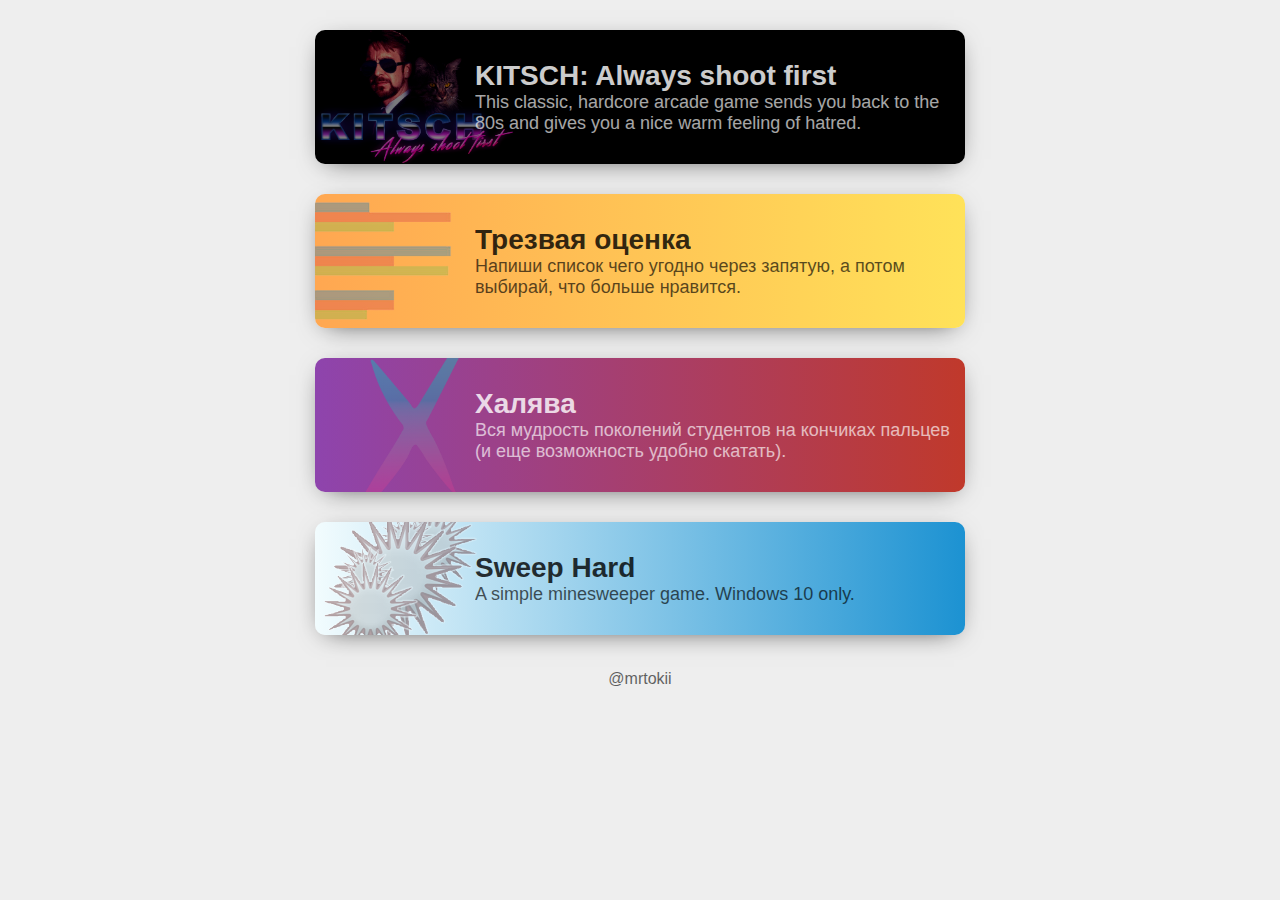
==== index.html @ a5fd2010 "Обновлены стили" ====
<!DOCTYPE html>
<html lang="ru">
  <head>
    <title>mrtokii.github.io</title>
    <meta http-equiv="Content-type" content="text/html; charset=utf-8">
    <meta name="viewport" content="width=device-width, initial-scale=1.0, maximum-scale=1.0, minimum-scale=1.0, user-scalable=0, minimal-ui">
    <link rel="apple-touch-icon-precomposed" href="apple-touch-icon128.png">
    <meta name="apple-mobile-web-app-capable" content="yes" />
    <meta name="apple-mobile-web-app-status-bar-style" content="default"/>
    <meta http-equiv="X-UA-Compatible" content="IE=edge" />
    <link rel="stylesheet" href="main.css?v=1.0.0">
    <link rel="stylesheet" href="cards.css?v=1.0.0">
    <link rel="stylesheet" type="text/css" href="https://maxcdn.bootstrapcdn.com/font-awesome/4.6.3/css/font-awesome.min.css" />

    <link rel="apple-touch-icon" sizes="180x180" href="/apple-touch-icon.png">
    <link rel="icon" type="image/png" sizes="32x32" href="/favicon-32x32.png">
    <link rel="icon" type="image/png" sizes="16x16" href="/favicon-16x16.png">
    <link rel="manifest" href="/manifest.json">
    <link rel="mask-icon" href="/safari-pinned-tab.svg" color="#5bbad5">
    <meta name="theme-color" content="#ffffff">

    <script>
        function redirect(url) {
            window.open(url, "_self");
        }
    </script>
  </head>
  <body>

    <!-- Yandex.Metrika counter -->
    <script type="text/javascript" >
        (function (d, w, c) {
            (w[c] = w[c] || []).push(function() {
                try {
                    w.yaCounter46535214 = new Ya.Metrika({
                        id:46535214,
                        clickmap:true,
                        trackLinks:true,
                        accurateTrackBounce:true
                    });
                } catch(e) { }
            });

            var n = d.getElementsByTagName("script")[0],
                s = d.createElement("script"),
                f = function () { n.parentNode.insertBefore(s, n); };
            s.type = "text/javascript";
            s.async = true;
            s.src = "https://mc.yandex.ru/metrika/watch.js";

            if (w.opera == "[object Opera]") {
                d.addEventListener("DOMContentLoaded", f, false);
            } else { f(); }
        })(document, window, "yandex_metrika_callbacks");
    </script>
    <noscript><div><img src="https://mc.yandex.ru/watch/46535214" style="position:absolute; left:-9999px;" alt="" /></div></noscript>
    <!-- /Yandex.Metrika counter -->

    <div id="main-wrapper">
        <div id="cards-wrapper">

                <div class="card" id="project-kitsch" onclick="redirect('/kitsch')">
                    <span class="card-title">KITSCH: Always shoot first</span>
                    <span class="card-desc">
                            This classic, hardcore arcade game sends you back to the 80s and gives you a nice warm feeling of hatred.
                    </span>
                </div>

            <div class="card" id="project-sorting" onclick="redirect('/sorting')">
                <span class="card-title">Трезвая оценка</span>
                <span class="card-desc">
                    Напиши список чего угодно через запятую, а потом выбирай, что больше нравится.
                </span>
            </div>

            <div class="card" id="project-xalyva" onclick="redirect('http://xalyva.xyz')">
                <span class="card-title">Халява</span>
                <span class="card-desc">
                    Вся мудрость поколений студентов на кончиках пальцев (и еще возможность удобно скатать).
                </span>
            </div>

            <div class="card" id="project-sweephard" onclick="redirect('https://www.microsoft.com/store/productId/9NBLGGH4V6G8')">
                <span class="card-title">Sweep Hard</span>
                <span class="card-desc">
                    A simple minesweeper game. Windows 10 only.
                </span>
            </div>

        </div>

        <div id="footer">
            <a href="https://t.me/mrtokii">@mrtokii</a>
        </div>
    </div>
  </body>
</html>
---- main.css ----
body {
    padding: 0px;
    margin: 0px;

    background: #eee;
    color: black;

    font-family: Arial, Helvetica, sans-serif;
}

#main-wrapper {
    margin: auto;
    width: 650px;

    padding: 30px;
}

.card {
    margin-bottom: 30px;
    padding: 30px 15px;
    padding-left: 160px;
    border-radius: 10px;

    font-size: 18px;

    color: black;

    cursor: pointer;

    background-repeat: no-repeat;
    background-position: left center;
    background-size: auto 150%;

    -webkit-box-shadow: 0px 6px 25px -11px rgba(0,0,0,0.75);
    -moz-box-shadow: 0px 6px 25px -11px rgba(0,0,0,0.75);
    box-shadow: 0px 6px 25px -11px rgba(0,0,0,0.75);
}

.card:hover {
    filter: brightness(0.95);
}

.card .card-title {
    display: block;

    font-size: 28px;
    font-weight: 600;

    opacity: 0.8;
}

.card .card-desc {
    display: block;

    opacity: 0.65;
}

#footer {
    font-size: 16px;
    opacity: 0.6;

    text-align: center;

    padding: 5px;
}

#footer a, #footer a:visited {
    color: black;
    text-decoration: none;
}


@media (max-width: 680px) {
    #main-wrapper {
        width: 100%;
        padding: 0px;
        margin: 0px;
    }
    
    .card {
        margin: 0px;
        padding: 20px 5px;
        padding-left: 100px;
        border-radius: 0px;
    
        font-size: 1em;

        background-size: auto 120%;
    
        -webkit-box-shadow: none;
        -moz-box-shadow: none;
        box-shadow: none;
    }
    
    .card .card-title {
        font-size: 1.5em;
    }

    #footer {
        font-size: 0.8em;
    }
}
---- cards.css ----
#project-sorting {
    /*background-color: #F7943C;*/
    background: url(res/img/project-sorting.png), #ffe259;
    background: url(res/img/project-sorting.png), -webkit-linear-gradient(to right, #ffa751, #ffe259);
    background: url(res/img/project-sorting.png), linear-gradient(to right, #ffa751, #ffe259);
    color: black;

    background-repeat: no-repeat;
    background-position: left center;
    background-size: auto 150%;
    
}

#project-xalyva {
    /*background-color: #32127A;*/
    background: url(res/img/project-xalyva.png), #c0392b;
    background: url(res/img/project-xalyva.png), -webkit-linear-gradient(to right, #8e44ad, #c0392b);
    background: url(res/img/project-xalyva.png), linear-gradient(to right, #8e44ad, #c0392b); 
    color: white;

    background-repeat: no-repeat;
    background-position: left center;
    background-size: auto 150%;
}

#project-kitsch {
    background-color: rgb(0, 0, 0);
    color: white;
    background-image: url(res/img/project-kitsch.png);
}

#project-sweephard {
    /*background-color: #3A75C4;*/
    background: url(res/img/project-sweephard.png), #1c92d2;
    background: url(res/img/project-sweephard.png), -webkit-linear-gradient(to right, #f2fcfe, #1c92d2);
    background: url(res/img/project-sweephard.png), linear-gradient(to right, #f2fcfe, #1c92d2);   
    color: black;

    background-repeat: no-repeat;
    background-position: left center;
    background-size: auto 150%;
}

.card {
    background-repeat: no-repeat;
    background-position: left center;
    background-size: auto 150%;
}
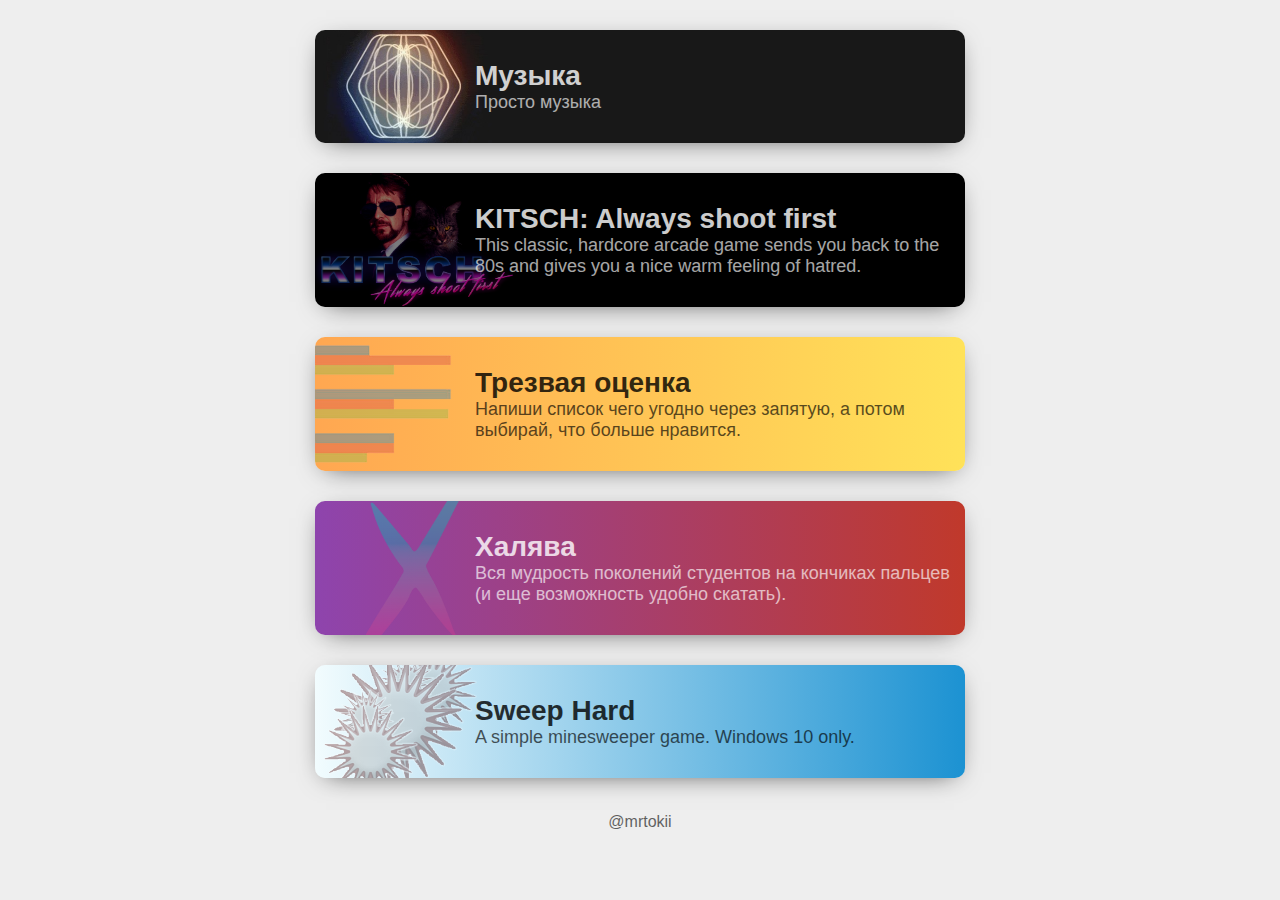
==== commit 2a7dad50: "[MUSIC]: добавил ссылку на главной" ====
--- a/index.html
+++ b/index.html
@@ -59,12 +59,19 @@
     <div id="main-wrapper">
         <div id="cards-wrapper">
 
-                <div class="card" id="project-kitsch" onclick="redirect('/kitsch')">
-                    <span class="card-title">KITSCH: Always shoot first</span>
-                    <span class="card-desc">
-                            This classic, hardcore arcade game sends you back to the 80s and gives you a nice warm feeling of hatred.
-                    </span>
-                </div>
+            <div class="card" id="project-music" onclick="redirect('/music')">
+                <span class="card-title">Музыка</span>
+                <span class="card-desc">
+                        Просто музыка
+                </span>
+            </div>
+
+            <div class="card" id="project-kitsch" onclick="redirect('/kitsch')">
+                <span class="card-title">KITSCH: Always shoot first</span>
+                <span class="card-desc">
+                        This classic, hardcore arcade game sends you back to the 80s and gives you a nice warm feeling of hatred.
+                </span>
+            </div>
 
             <div class="card" id="project-sorting" onclick="redirect('/sorting')">
                 <span class="card-title">Трезвая оценка</span>
--- a/cards.css
+++ b/cards.css
@@ -29,6 +29,12 @@
     background-image: url(res/img/project-kitsch.png);
 }
 
+#project-music {
+    background-color: #181818;
+    color: white;
+    background-image: url(res/img/project-music.jpg);
+}
+
 #project-sweephard {
     /*background-color: #3A75C4;*/
     background: url(res/img/project-sweephard.png), #1c92d2;
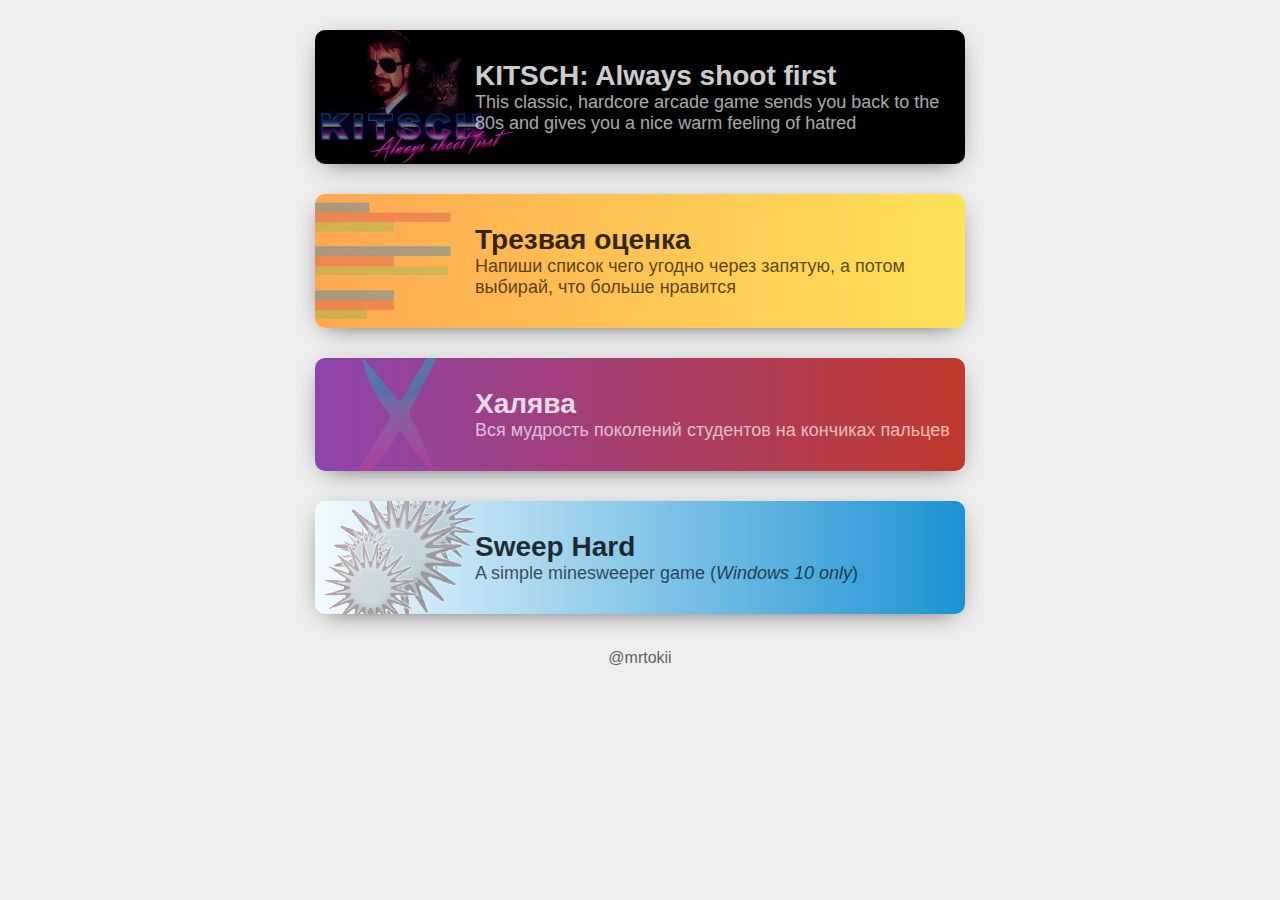
==== commit f4306329: "Removed [music]" ====
--- a/index.html
+++ b/index.html
@@ -1,104 +1,97 @@
-<!DOCTYPE html>
-<html lang="ru">
-  <head>
-    <title>mrtokii.github.io</title>
-    <meta http-equiv="Content-type" content="text/html; charset=utf-8">
-    <meta name="viewport" content="width=device-width, initial-scale=1.0, maximum-scale=1.0, minimum-scale=1.0, user-scalable=0, minimal-ui">
-    <link rel="apple-touch-icon-precomposed" href="apple-touch-icon128.png">
-    <meta name="apple-mobile-web-app-capable" content="yes" />
-    <meta name="apple-mobile-web-app-status-bar-style" content="default"/>
-    <meta http-equiv="X-UA-Compatible" content="IE=edge" />
-    <link rel="stylesheet" href="main.css?v=1.0.0">
-    <link rel="stylesheet" href="cards.css?v=1.0.0">
-    <link rel="stylesheet" type="text/css" href="https://maxcdn.bootstrapcdn.com/font-awesome/4.6.3/css/font-awesome.min.css" />
-
-    <link rel="apple-touch-icon" sizes="180x180" href="/apple-touch-icon.png">
-    <link rel="icon" type="image/png" sizes="32x32" href="/favicon-32x32.png">
-    <link rel="icon" type="image/png" sizes="16x16" href="/favicon-16x16.png">
-    <link rel="manifest" href="/manifest.json">
-    <link rel="mask-icon" href="/safari-pinned-tab.svg" color="#5bbad5">
-    <meta name="theme-color" content="#ffffff">
-
-    <script>
-        function redirect(url) {
-            window.open(url, "_self");
-        }
-    </script>
-  </head>
-  <body>
-
-    <!-- Yandex.Metrika counter -->
-    <script type="text/javascript" >
-        (function (d, w, c) {
-            (w[c] = w[c] || []).push(function() {
-                try {
-                    w.yaCounter46535214 = new Ya.Metrika({
-                        id:46535214,
-                        clickmap:true,
-                        trackLinks:true,
-                        accurateTrackBounce:true
-                    });
-                } catch(e) { }
-            });
-
-            var n = d.getElementsByTagName("script")[0],
-                s = d.createElement("script"),
-                f = function () { n.parentNode.insertBefore(s, n); };
-            s.type = "text/javascript";
-            s.async = true;
-            s.src = "https://mc.yandex.ru/metrika/watch.js";
-
-            if (w.opera == "[object Opera]") {
-                d.addEventListener("DOMContentLoaded", f, false);
-            } else { f(); }
-        })(document, window, "yandex_metrika_callbacks");
-    </script>
-    <noscript><div><img src="https://mc.yandex.ru/watch/46535214" style="position:absolute; left:-9999px;" alt="" /></div></noscript>
-    <!-- /Yandex.Metrika counter -->
-
-    <div id="main-wrapper">
-        <div id="cards-wrapper">
-
-            <div class="card" id="project-music" onclick="redirect('/music')">
-                <span class="card-title">Музыка</span>
-                <span class="card-desc">
-                        Просто музыка
-                </span>
-            </div>
-
-            <div class="card" id="project-kitsch" onclick="redirect('/kitsch')">
-                <span class="card-title">KITSCH: Always shoot first</span>
-                <span class="card-desc">
-                        This classic, hardcore arcade game sends you back to the 80s and gives you a nice warm feeling of hatred.
-                </span>
-            </div>
-
-            <div class="card" id="project-sorting" onclick="redirect('/sorting')">
-                <span class="card-title">Трезвая оценка</span>
-                <span class="card-desc">
-                    Напиши список чего угодно через запятую, а потом выбирай, что больше нравится.
-                </span>
-            </div>
-
-            <div class="card" id="project-xalyva" onclick="redirect('http://xalyva.xyz')">
-                <span class="card-title">Халява</span>
-                <span class="card-desc">
-                    Вся мудрость поколений студентов на кончиках пальцев (и еще возможность удобно скатать).
-                </span>
-            </div>
-
-            <div class="card" id="project-sweephard" onclick="redirect('https://www.microsoft.com/store/productId/9NBLGGH4V6G8')">
-                <span class="card-title">Sweep Hard</span>
-                <span class="card-desc">
-                    A simple minesweeper game. Windows 10 only.
-                </span>
-            </div>
-
-        </div>
-
-        <div id="footer">
-            <a href="https://t.me/mrtokii">@mrtokii</a>
-        </div>
-    </div>
-  </body>
+<!DOCTYPE html>
+<html lang="ru">
+  <head>
+    <title>mrtokii.github.io</title>
+    <meta http-equiv="Content-type" content="text/html; charset=utf-8">
+    <meta name="viewport" content="width=device-width, initial-scale=1.0, maximum-scale=1.0, minimum-scale=1.0, user-scalable=0, minimal-ui">
+    <link rel="apple-touch-icon-precomposed" href="apple-touch-icon128.png">
+    <meta name="apple-mobile-web-app-capable" content="yes" />
+    <meta name="apple-mobile-web-app-status-bar-style" content="default"/>
+    <meta http-equiv="X-UA-Compatible" content="IE=edge" />
+    <link rel="stylesheet" href="main.css?v=1.0.0">
+    <link rel="stylesheet" href="cards.css?v=1.0.0">
+    <link rel="stylesheet" type="text/css" href="https://maxcdn.bootstrapcdn.com/font-awesome/4.6.3/css/font-awesome.min.css" />
+
+    <link rel="apple-touch-icon" sizes="180x180" href="/apple-touch-icon.png">
+    <link rel="icon" type="image/png" sizes="32x32" href="/favicon-32x32.png">
+    <link rel="icon" type="image/png" sizes="16x16" href="/favicon-16x16.png">
+    <link rel="manifest" href="/manifest.json">
+    <link rel="mask-icon" href="/safari-pinned-tab.svg" color="#5bbad5">
+    <meta name="theme-color" content="#ffffff">
+
+    <script>
+        function redirect(url) {
+            window.open(url, "_self");
+        }
+    </script>
+  </head>
+  <body>
+
+    <!-- Yandex.Metrika counter -->
+    <script type="text/javascript" >
+        (function (d, w, c) {
+            (w[c] = w[c] || []).push(function() {
+                try {
+                    w.yaCounter46535214 = new Ya.Metrika({
+                        id:46535214,
+                        clickmap:true,
+                        trackLinks:true,
+                        accurateTrackBounce:true
+                    });
+                } catch(e) { }
+            });
+
+            var n = d.getElementsByTagName("script")[0],
+                s = d.createElement("script"),
+                f = function () { n.parentNode.insertBefore(s, n); };
+            s.type = "text/javascript";
+            s.async = true;
+            s.src = "https://mc.yandex.ru/metrika/watch.js";
+
+            if (w.opera == "[object Opera]") {
+                d.addEventListener("DOMContentLoaded", f, false);
+            } else { f(); }
+        })(document, window, "yandex_metrika_callbacks");
+    </script>
+    <noscript><div><img src="https://mc.yandex.ru/watch/46535214" style="position:absolute; left:-9999px;" alt="" /></div></noscript>
+    <!-- /Yandex.Metrika counter -->
+
+    <div id="main-wrapper">
+        <div id="cards-wrapper">
+
+            <div class="card" id="project-kitsch" onclick="redirect('/kitsch')">
+                <span class="card-title">KITSCH: Always shoot first</span>
+                <span class="card-desc">
+                        This classic, hardcore arcade game sends you back to the 80s and gives you a nice warm feeling of hatred
+                </span>
+            </div>
+
+            <div class="card" id="project-sorting" onclick="redirect('/sorting')">
+                <span class="card-title">Трезвая оценка</span>
+                <span class="card-desc">
+                    Напиши список чего угодно через запятую, а потом выбирай, что больше нравится
+                </span>
+            </div>
+
+            <div class="card" id="project-xalyva" onclick="redirect('http://xalyva.xyz')">
+                <span class="card-title">Халява</span>
+                <span class="card-desc">
+                    Вся мудрость поколений студентов на кончиках пальцев
+                </span>
+            </div>
+
+            <div class="card" id="project-sweephard" onclick="redirect('https://www.microsoft.com/store/productId/9NBLGGH4V6G8')">
+                <span class="card-title">Sweep Hard</span>
+                <span class="card-desc">
+                    A simple minesweeper game (<i>Windows 10 only</i>)
+                </span>
+            </div>
+
+        </div>
+
+        <div id="footer">
+            <a href="https://t.me/mrtokii">@mrtokii</a>
+        </div>
+    </div>
+  </body>
 </html>--- a/cards.css
+++ b/cards.css
@@ -1,54 +1,48 @@
-#project-sorting {
-    /*background-color: #F7943C;*/
-    background: url(res/img/project-sorting.png), #ffe259;
-    background: url(res/img/project-sorting.png), -webkit-linear-gradient(to right, #ffa751, #ffe259);
-    background: url(res/img/project-sorting.png), linear-gradient(to right, #ffa751, #ffe259);
-    color: black;
-
-    background-repeat: no-repeat;
-    background-position: left center;
-    background-size: auto 150%;
-    
-}
-
-#project-xalyva {
-    /*background-color: #32127A;*/
-    background: url(res/img/project-xalyva.png), #c0392b;
-    background: url(res/img/project-xalyva.png), -webkit-linear-gradient(to right, #8e44ad, #c0392b);
-    background: url(res/img/project-xalyva.png), linear-gradient(to right, #8e44ad, #c0392b); 
-    color: white;
-
-    background-repeat: no-repeat;
-    background-position: left center;
-    background-size: auto 150%;
-}
-
-#project-kitsch {
-    background-color: rgb(0, 0, 0);
-    color: white;
-    background-image: url(res/img/project-kitsch.png);
-}
-
-#project-music {
-    background-color: #181818;
-    color: white;
-    background-image: url(res/img/project-music.jpg);
-}
-
-#project-sweephard {
-    /*background-color: #3A75C4;*/
-    background: url(res/img/project-sweephard.png), #1c92d2;
-    background: url(res/img/project-sweephard.png), -webkit-linear-gradient(to right, #f2fcfe, #1c92d2);
-    background: url(res/img/project-sweephard.png), linear-gradient(to right, #f2fcfe, #1c92d2);   
-    color: black;
-
-    background-repeat: no-repeat;
-    background-position: left center;
-    background-size: auto 150%;
-}
-
-.card {
-    background-repeat: no-repeat;
-    background-position: left center;
-    background-size: auto 150%;
+#project-sorting {
+    /*background-color: #F7943C;*/
+    background: url(res/img/project-sorting.png), #ffe259;
+    background: url(res/img/project-sorting.png), -webkit-linear-gradient(to right, #ffa751, #ffe259);
+    background: url(res/img/project-sorting.png), linear-gradient(to right, #ffa751, #ffe259);
+    color: black;
+
+    background-repeat: no-repeat;
+    background-position: left center;
+    background-size: auto 150%;
+    
+}
+
+#project-xalyva {
+    /*background-color: #32127A;*/
+    background: url(res/img/project-xalyva.png), #c0392b;
+    background: url(res/img/project-xalyva.png), -webkit-linear-gradient(to right, #8e44ad, #c0392b);
+    background: url(res/img/project-xalyva.png), linear-gradient(to right, #8e44ad, #c0392b); 
+    color: white;
+
+    background-repeat: no-repeat;
+    background-position: left center;
+    background-size: auto 150%;
+}
+
+#project-kitsch {
+    background-color: rgb(0, 0, 0);
+    color: white;
+    background-image: url(res/img/project-kitsch.png);
+}
+
+#project-sweephard {
+    /*background-color: #3A75C4;*/
+    background: url(res/img/project-sweephard.png), #1c92d2;
+    background: url(res/img/project-sweephard.png), -webkit-linear-gradient(to right, #f2fcfe, #1c92d2);
+    background: url(res/img/project-sweephard.png), linear-gradient(to right, #f2fcfe, #1c92d2);   
+    color: black;
+
+    background-repeat: no-repeat;
+    background-position: left center;
+    background-size: auto 150%;
+}
+
+.card {
+    background-repeat: no-repeat;
+    background-position: left center;
+    background-size: auto 150%;
 }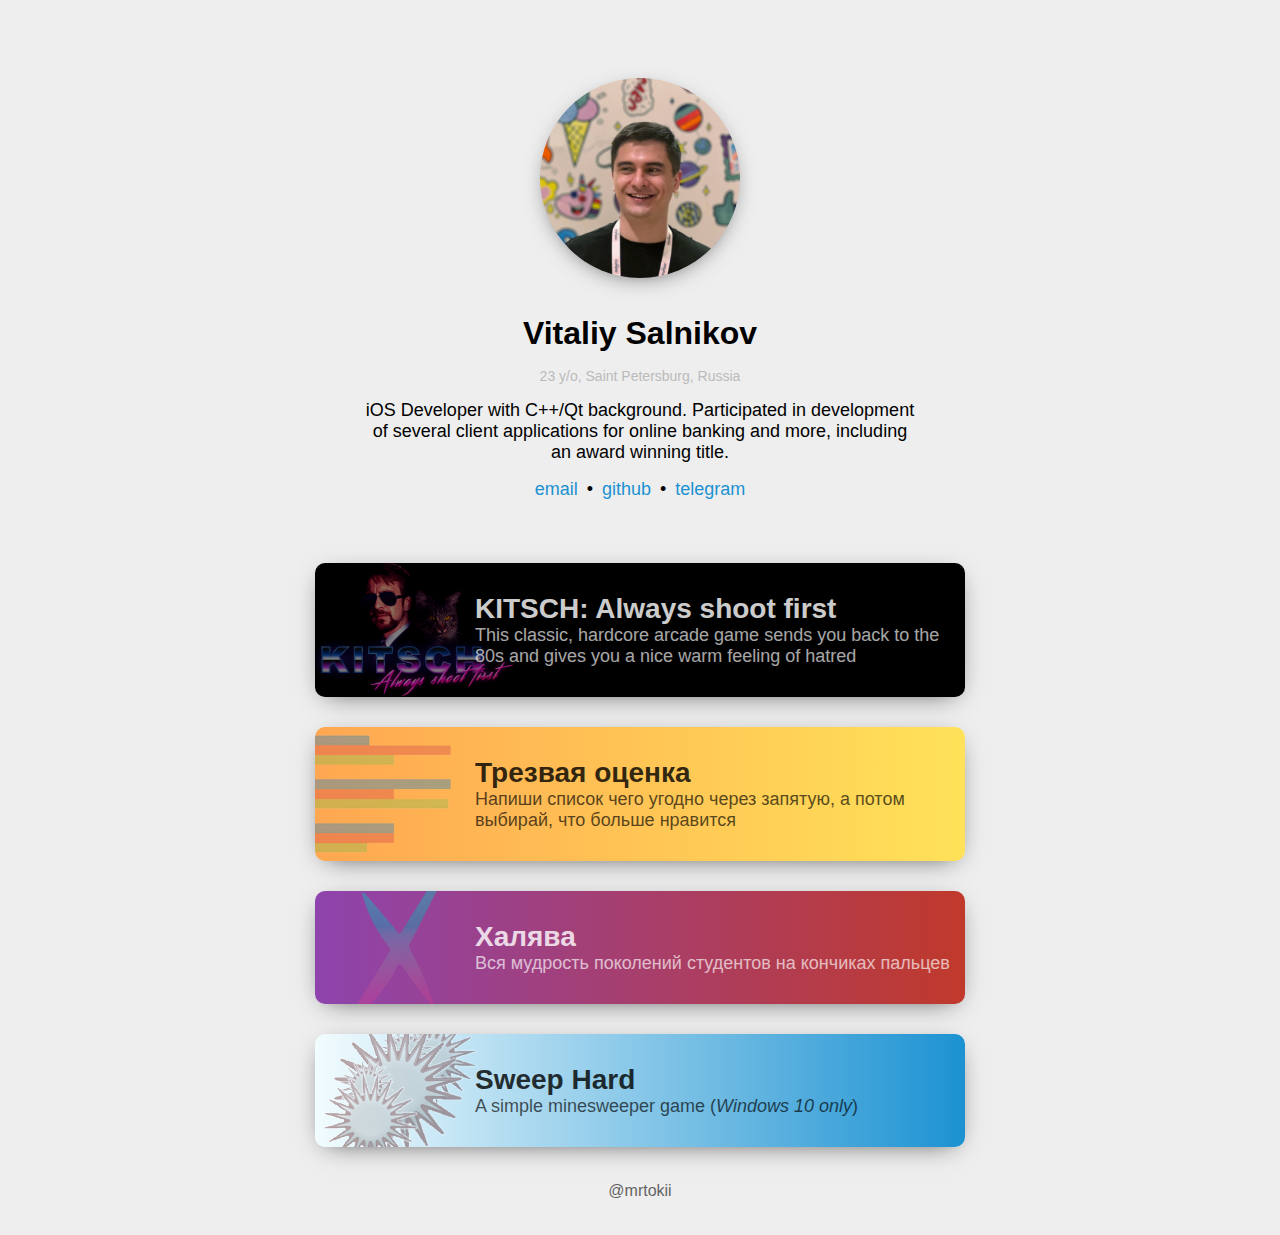
==== commit 2282f682: "[UPDATE]: Update main page" ====
--- a/index.html
+++ b/index.html
@@ -57,8 +57,22 @@
     <!-- /Yandex.Metrika counter -->
 
     <div id="main-wrapper">
+
+        <div id="header">
+            <img src="portrait.jpeg" class="about-portrait">
+
+            <div class="about-title">Vitaliy Salnikov</div>
+
+            <div class="about-subtitle"><span id="about-age">23</span> y/o, Saint Petersburg, Russia</div>
+
+            <div class="about-text">
+                iOS Developer with C++/Qt background. Participated in development of several client applications for online banking and more, including an award winning title.
+            </div>
+
+            <div class="about-text"><a href="mailto:mrtokii@outlook.com">email</a> • <a href="http://github.com/mrtokii" target="_blank">github</a> • <a href="https://t.me/mrtokii" target="_blank">telegram</a></div>
+        </div>
+
         <div id="cards-wrapper">
-
             <div class="card" id="project-kitsch" onclick="redirect('/kitsch')">
                 <span class="card-title">KITSCH: Always shoot first</span>
                 <span class="card-desc">
@@ -86,7 +100,6 @@
                     A simple minesweeper game (<i>Windows 10 only</i>)
                 </span>
             </div>
-
         </div>
 
         <div id="footer">
--- a/main.css
+++ b/main.css
@@ -69,6 +69,55 @@
     text-decoration: none;
 }
 
+#header {
+    padding: 32px;
+    margin-bottom: 15px;
+    text-align: center;
+
+    font-size: 18px;
+}
+
+#header > * {
+    margin: 16px;
+}
+
+.about-portrait {
+    width: 200px;
+    height: 200px;
+    border-radius: 100px;
+    background-color: #ccc;
+
+    -webkit-box-shadow: 0px 6px 25px -11px rgba(0,0,0,0.75);
+    -moz-box-shadow: 0px 6px 25px -11px rgba(0,0,0,0.75);
+    box-shadow: 0px 6px 25px -11px rgba(0,0,0,0.75);
+}
+
+.about-title {
+    font-size: 32px;
+    font-weight: 900;
+}
+
+.about-subtitle {
+    font-size: 14px;
+    color: #bbb;
+    font-weight: 100;
+}
+
+.about-text {
+    
+}
+
+.about-text a, .about-text a:visited {
+    color: #1c92d2;
+    text-decoration: none;
+    padding: 4px;
+}
+
+.about-text a:hover {
+    background-color: #1c92d2;
+    color: white;
+    border-radius: 4px; 
+}
 
 @media (max-width: 680px) {
     #main-wrapper {
@@ -96,6 +145,10 @@
         font-size: 1.5em;
     }
 
+    .about-text {
+        font-size: 0.8em;
+    }
+
     #footer {
         font-size: 0.8em;
     }
--- a/cards.css
+++ b/cards.css
@@ -8,7 +8,6 @@
     background-repeat: no-repeat;
     background-position: left center;
     background-size: auto 150%;
-    
 }
 
 #project-xalyva {
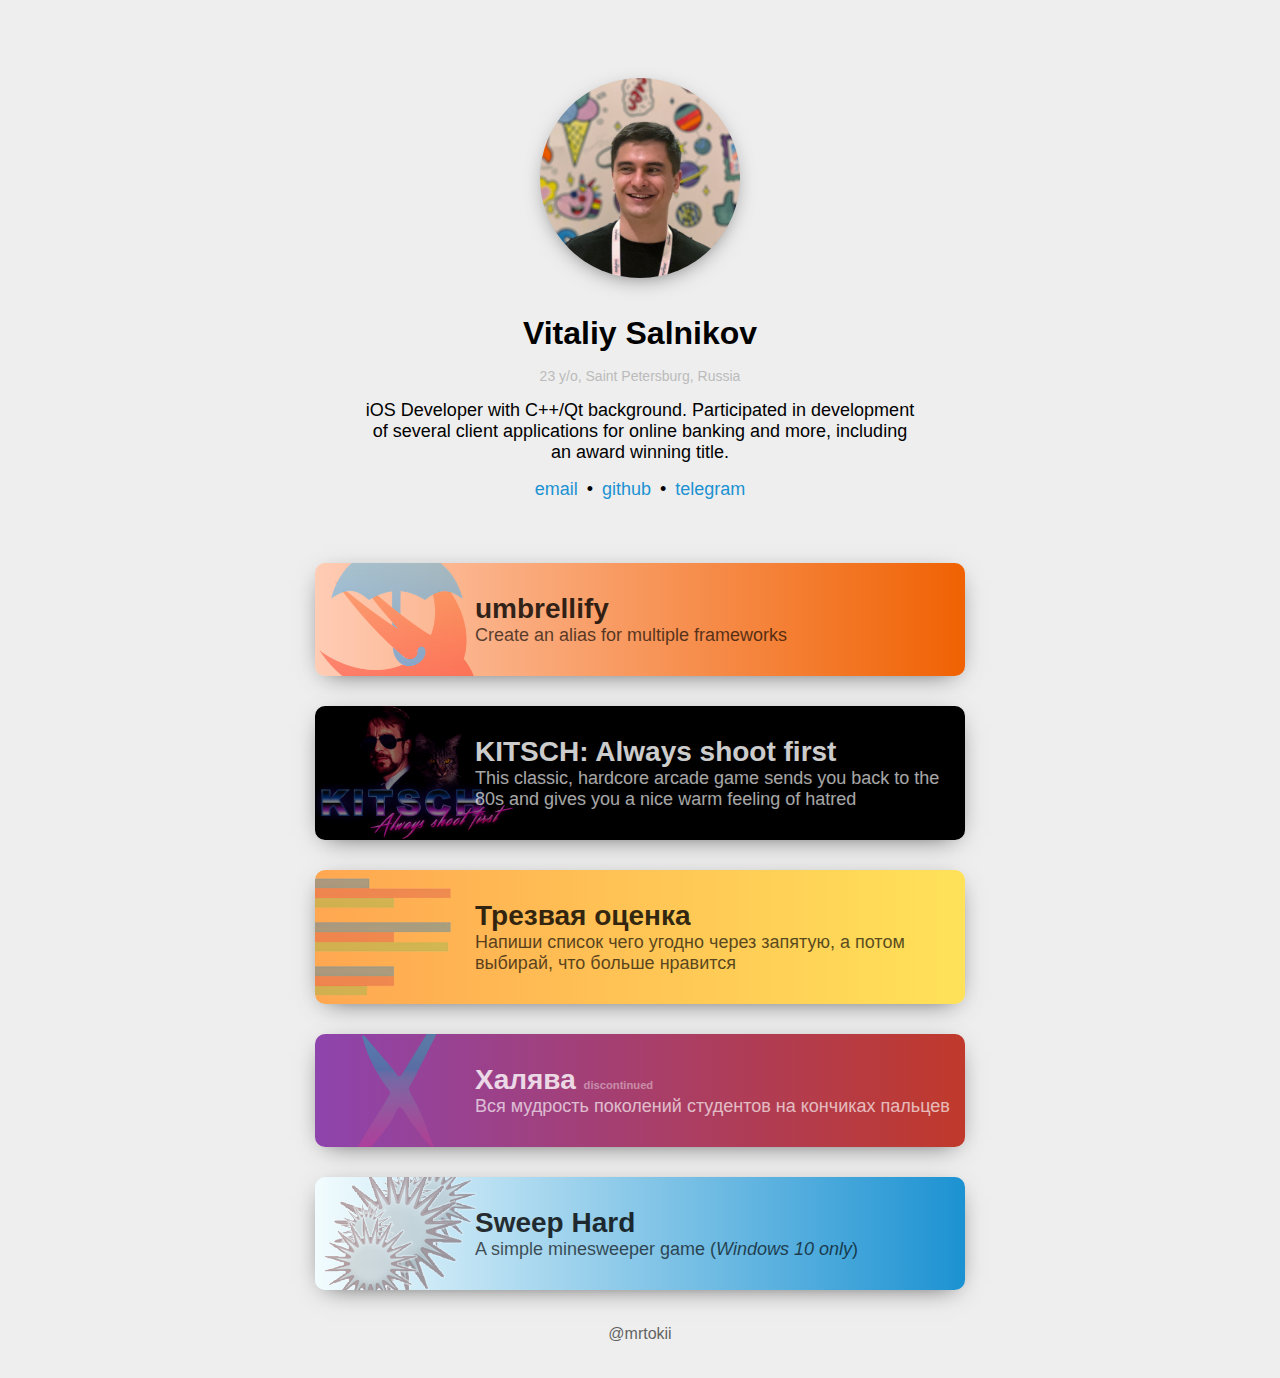
==== commit d2900a1f: "[umbrellify]: Add card" ====
--- a/index.html
+++ b/index.html
@@ -8,8 +8,8 @@
     <meta name="apple-mobile-web-app-capable" content="yes" />
     <meta name="apple-mobile-web-app-status-bar-style" content="default"/>
     <meta http-equiv="X-UA-Compatible" content="IE=edge" />
-    <link rel="stylesheet" href="main.css?v=1.0.0">
-    <link rel="stylesheet" href="cards.css?v=1.0.0">
+    <link rel="stylesheet" href="main.css?v=1.0.3">
+    <link rel="stylesheet" href="cards.css?v=1.0.1">
     <link rel="stylesheet" type="text/css" href="https://maxcdn.bootstrapcdn.com/font-awesome/4.6.3/css/font-awesome.min.css" />
 
     <link rel="apple-touch-icon" sizes="180x180" href="/apple-touch-icon.png">
@@ -73,6 +73,13 @@
         </div>
 
         <div id="cards-wrapper">
+            <div class="card" id="project-umbrellify" onclick="redirect('https://github.com/mrtokii/umbrellify')">
+                <span class="card-title">umbrellify</span>
+                <span class="card-desc">
+                    Create an alias for multiple frameworks
+                </span>
+            </div>
+
             <div class="card" id="project-kitsch" onclick="redirect('/kitsch')">
                 <span class="card-title">KITSCH: Always shoot first</span>
                 <span class="card-desc">
@@ -88,7 +95,7 @@
             </div>
 
             <div class="card" id="project-xalyva" onclick="redirect('http://xalyva.xyz')">
-                <span class="card-title">Халява</span>
+                <span class="card-title">Халява <span class="small-text">discontinued</span></span>
                 <span class="card-desc">
                     Вся мудрость поколений студентов на кончиках пальцев
                 </span>
--- a/main.css
+++ b/main.css
@@ -47,6 +47,11 @@
     font-weight: 600;
 
     opacity: 0.8;
+}
+
+.small-text {
+    font-size: 0.4em;
+    opacity: 0.5;
 }
 
 .card .card-desc {
@@ -103,10 +108,6 @@
     font-weight: 100;
 }
 
-.about-text {
-    
-}
-
 .about-text a, .about-text a:visited {
     color: #1c92d2;
     text-decoration: none;
--- a/cards.css
+++ b/cards.css
@@ -28,6 +28,18 @@
     background-image: url(res/img/project-kitsch.png);
 }
 
+#project-umbrellify {
+    background-color: rgb(0, 0, 0);
+    color: black;
+    background: url(res/img/project-umbrellify.png), #ffccb5;
+    background: url(res/img/project-umbrellify.png), -webkit-linear-gradient(to right, #ffccb5, #f06203);
+    background: url(res/img/project-umbrellify.png), linear-gradient(to right, #ffccb5, #f06203);  
+
+    background-repeat: no-repeat;
+    background-position: left center;
+    background-size: auto 150%;
+}
+
 #project-sweephard {
     /*background-color: #3A75C4;*/
     background: url(res/img/project-sweephard.png), #1c92d2;
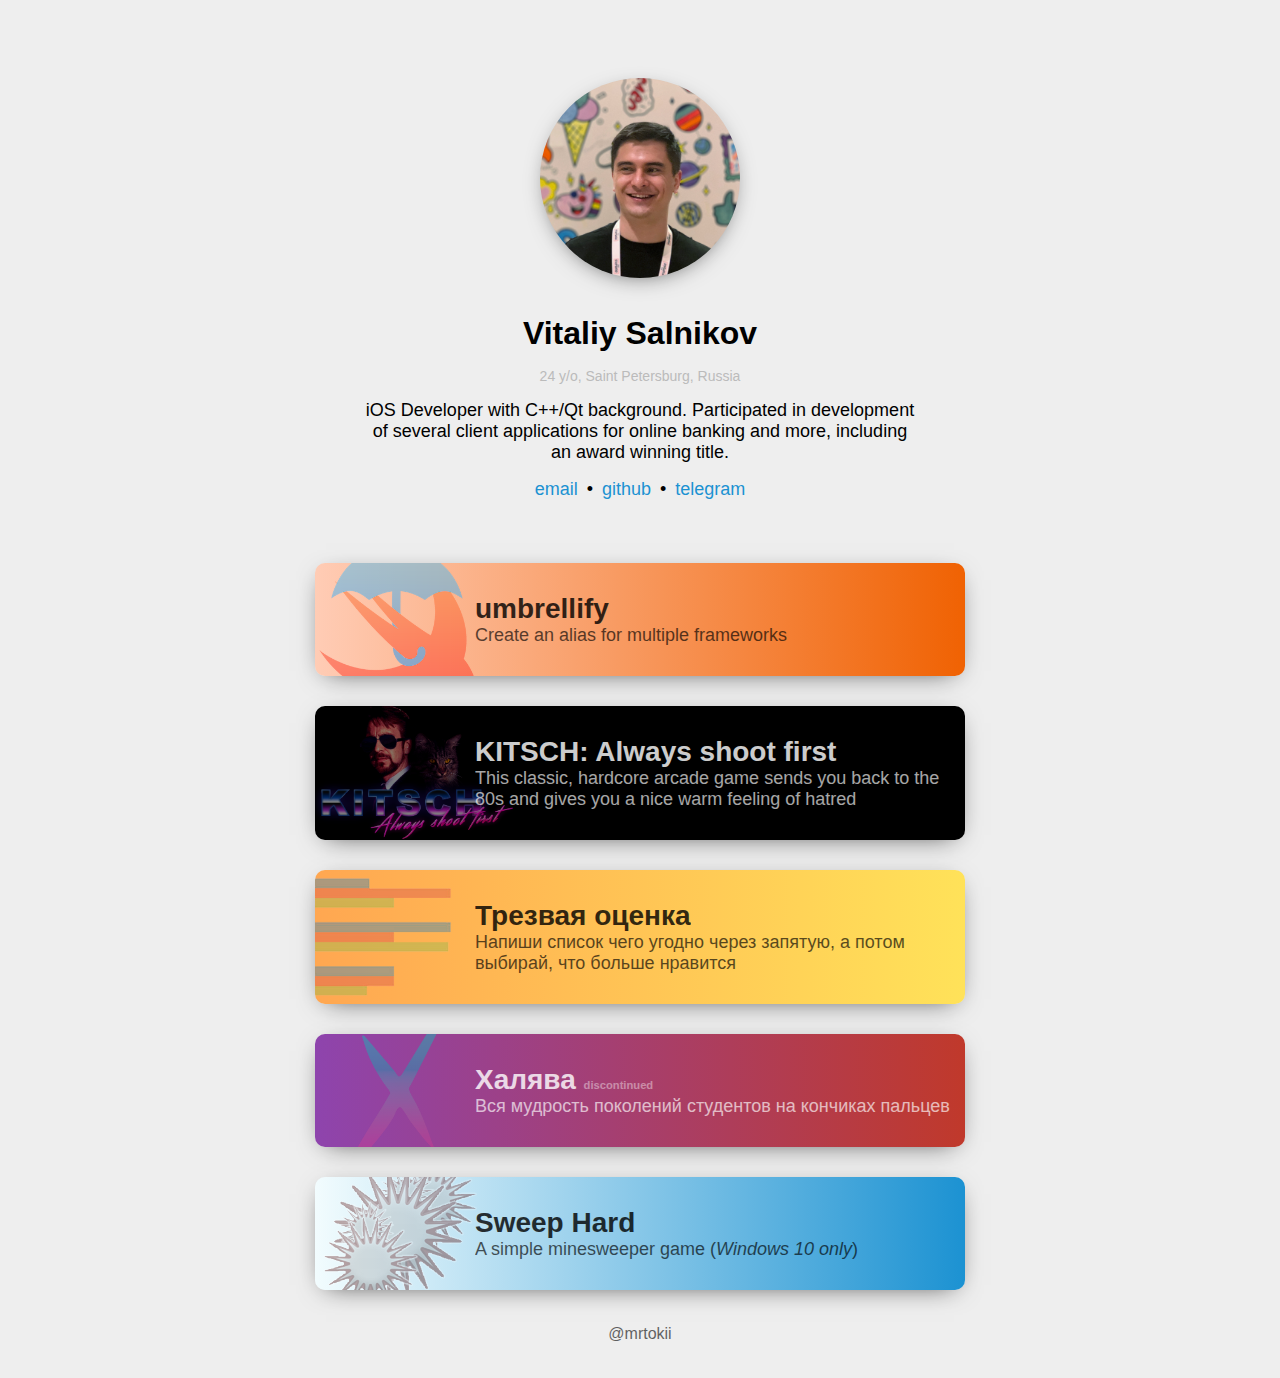
==== commit c71ed45a: "Bump age to 24" ====
--- a/index.html
+++ b/index.html
@@ -63,7 +63,7 @@
 
             <div class="about-title">Vitaliy Salnikov</div>
 
-            <div class="about-subtitle"><span id="about-age">23</span> y/o, Saint Petersburg, Russia</div>
+            <div class="about-subtitle"><span id="about-age">24</span> y/o, Saint Petersburg, Russia</div>
 
             <div class="about-text">
                 iOS Developer with C++/Qt background. Participated in development of several client applications for online banking and more, including an award winning title.
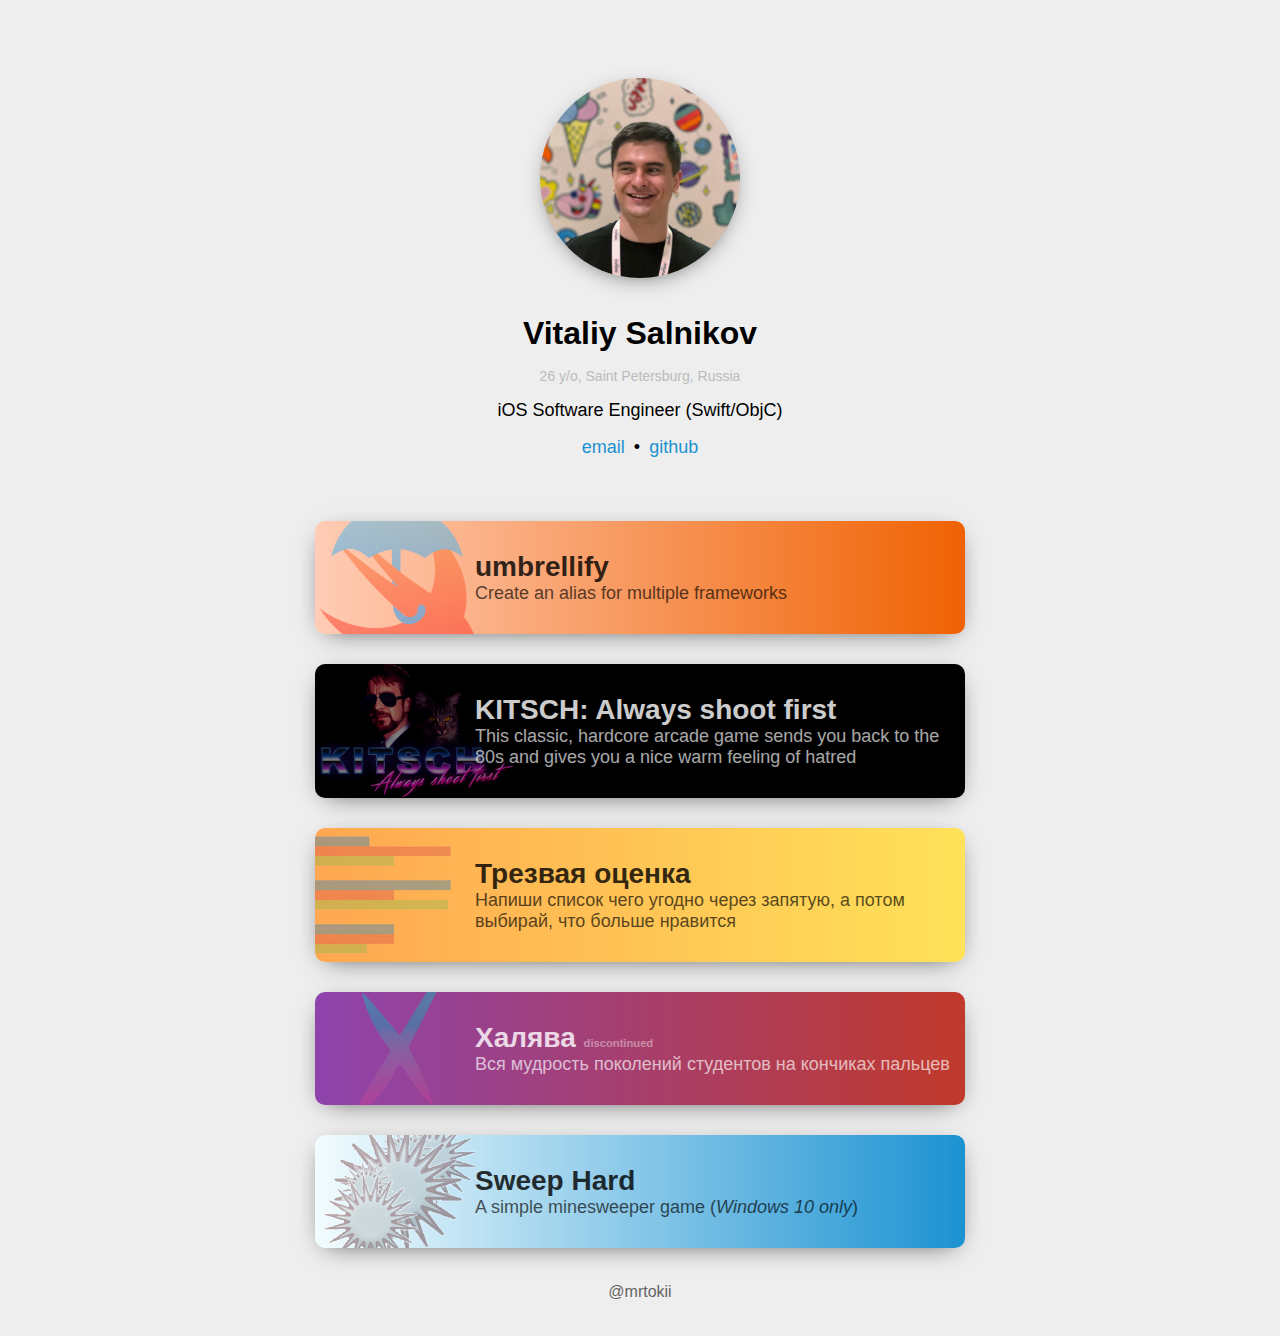
==== commit e5cda129: "Update personal description" ====
--- a/index.html
+++ b/index.html
@@ -63,13 +63,13 @@
 
             <div class="about-title">Vitaliy Salnikov</div>
 
-            <div class="about-subtitle"><span id="about-age">24</span> y/o, Saint Petersburg, Russia</div>
+            <div class="about-subtitle"><span id="about-age">26</span> y/o, Saint Petersburg, Russia</div>
 
             <div class="about-text">
-                iOS Developer with C++/Qt background. Participated in development of several client applications for online banking and more, including an award winning title.
+                iOS Software Engineer (Swift/ObjC)
             </div>
 
-            <div class="about-text"><a href="mailto:mrtokii@outlook.com">email</a> • <a href="http://github.com/mrtokii" target="_blank">github</a> • <a href="https://t.me/mrtokii" target="_blank">telegram</a></div>
+            <div class="about-text"><a href="mailto:mrtokii@outlook.com">email</a> • <a href="http://github.com/mrtokii" target="_blank">github</a></div>
         </div>
 
         <div id="cards-wrapper">
@@ -114,4 +114,4 @@
         </div>
     </div>
   </body>
-</html>+</html>
